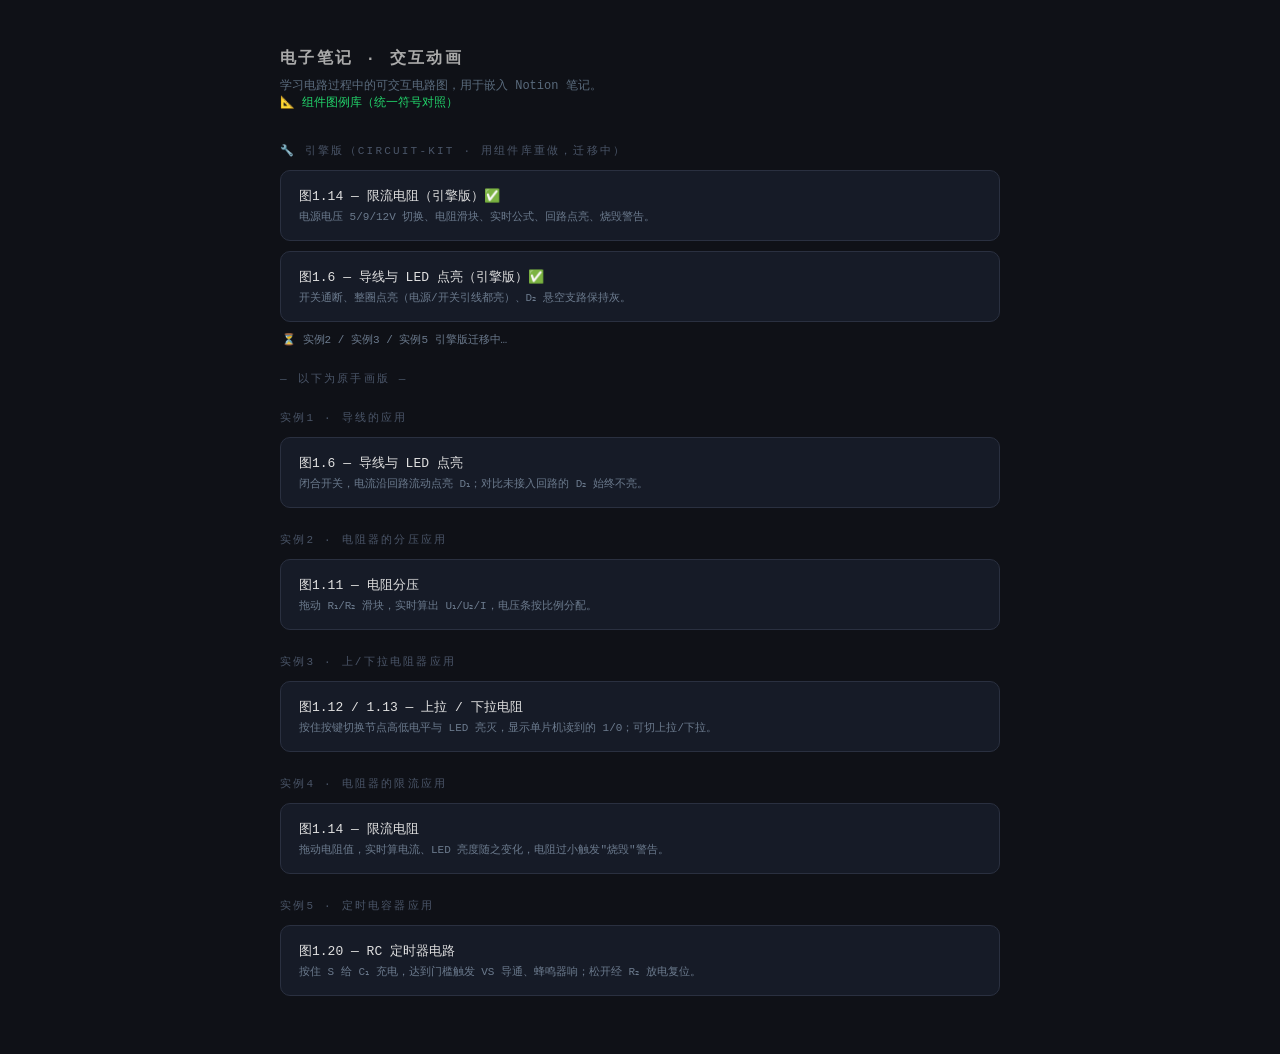
==== index.html @ 6057fe22 "index: add 引擎版 section linking the circuit-kit pages Co-Authored-By: Claude Opus 4.8 <noreply@anthro" ====
<!DOCTYPE html>
<html lang="zh">
<head>
<meta charset="UTF-8">
<meta name="viewport" content="width=device-width, initial-scale=1.0">
<title>电子笔记 · 交互动画</title>
<style>
  * { margin: 0; padding: 0; box-sizing: border-box; }
  body {
    background: #0f1117; color: #e0e0e0;
    font-family: 'Courier New', monospace;
    min-height: 100vh; padding: 48px 20px;
  }
  .wrap { max-width: 720px; margin: 0 auto; }
  h1 { font-size: 16px; letter-spacing: 0.15em; color: #aaa; text-transform: uppercase; margin-bottom: 8px; }
  .sub { font-size: 12px; color: #5a6b7d; margin-bottom: 32px; }
  .group-title { font-size: 11px; letter-spacing: 0.2em; color: #4a5568; text-transform: uppercase; margin: 24px 0 12px; }
  a.card {
    display: block; text-decoration: none;
    background: #161b27; border: 1px solid #2a3040; border-radius: 10px;
    padding: 16px 18px; margin-bottom: 10px; transition: all 0.15s;
  }
  a.card:hover { border-color: #22d36a; transform: translateX(3px); }
  .card-title { font-size: 13px; color: #e0e0e0; }
  .card-desc { font-size: 11px; color: #6b7a8d; margin-top: 4px; }
</style>
</head>
<body>
  <div class="wrap">
    <h1>电子笔记 · 交互动画</h1>
    <div class="sub">学习电路过程中的可交互电路图，用于嵌入 Notion 笔记。<br>
      <a href="components.html" style="color:#22d36a;text-decoration:none">📐 组件图例库（统一符号对照）</a></div>

    <div class="group-title">🔧 引擎版（circuit-kit · 用组件库重做，迁移中）</div>
    <a class="card" href="exp4/fig1-14-kit.html">
      <div class="card-title">图1.14 — 限流电阻（引擎版）✅</div>
      <div class="card-desc">电源电压 5/9/12V 切换、电阻滑块、实时公式、回路点亮、烧毁警告。</div>
    </a>
    <a class="card" href="exp1/fig1-6-kit.html">
      <div class="card-title">图1.6 — 导线与 LED 点亮（引擎版）✅</div>
      <div class="card-desc">开关通断、整圈点亮（电源/开关引线都亮）、D₂ 悬空支路保持灰。</div>
    </a>
    <div class="card-desc" style="margin:0 0 8px 2px">⏳ 实例2 / 实例3 / 实例5 引擎版迁移中…</div>

    <div class="group-title">— 以下为原手画版 —</div>

    <div class="group-title">实例1 · 导线的应用</div>
    <a class="card" href="exp1/fig1-6-wire-led.html">
      <div class="card-title">图1.6 — 导线与 LED 点亮</div>
      <div class="card-desc">闭合开关，电流沿回路流动点亮 D₁；对比未接入回路的 D₂ 始终不亮。</div>
    </a>

    <div class="group-title">实例2 · 电阻器的分压应用</div>
    <a class="card" href="exp2/fig1-11-voltage-divider.html">
      <div class="card-title">图1.11 — 电阻分压</div>
      <div class="card-desc">拖动 R₁/R₂ 滑块，实时算出 U₁/U₂/I，电压条按比例分配。</div>
    </a>

    <div class="group-title">实例3 · 上/下拉电阻器应用</div>
    <a class="card" href="exp3/fig1-12-pullup-pulldown.html">
      <div class="card-title">图1.12 / 1.13 — 上拉 / 下拉电阻</div>
      <div class="card-desc">按住按键切换节点高低电平与 LED 亮灭，显示单片机读到的 1/0；可切上拉/下拉。</div>
    </a>

    <div class="group-title">实例4 · 电阻器的限流应用</div>
    <a class="card" href="exp4/fig1-14-current-limit.html">
      <div class="card-title">图1.14 — 限流电阻</div>
      <div class="card-desc">拖动电阻值，实时算电流、LED 亮度随之变化，电阻过小触发"烧毁"警告。</div>
    </a>

    <div class="group-title">实例5 · 定时电容器应用</div>
    <a class="card" href="exp5/fig1-20-rc-timer.html">
      <div class="card-title">图1.20 — RC 定时器电路</div>
      <div class="card-desc">按住 S 给 C₁ 充电，达到门槛触发 VS 导通、蜂鸣器响；松开经 R₂ 放电复位。</div>
    </a>
  </div>
</body>
</html>
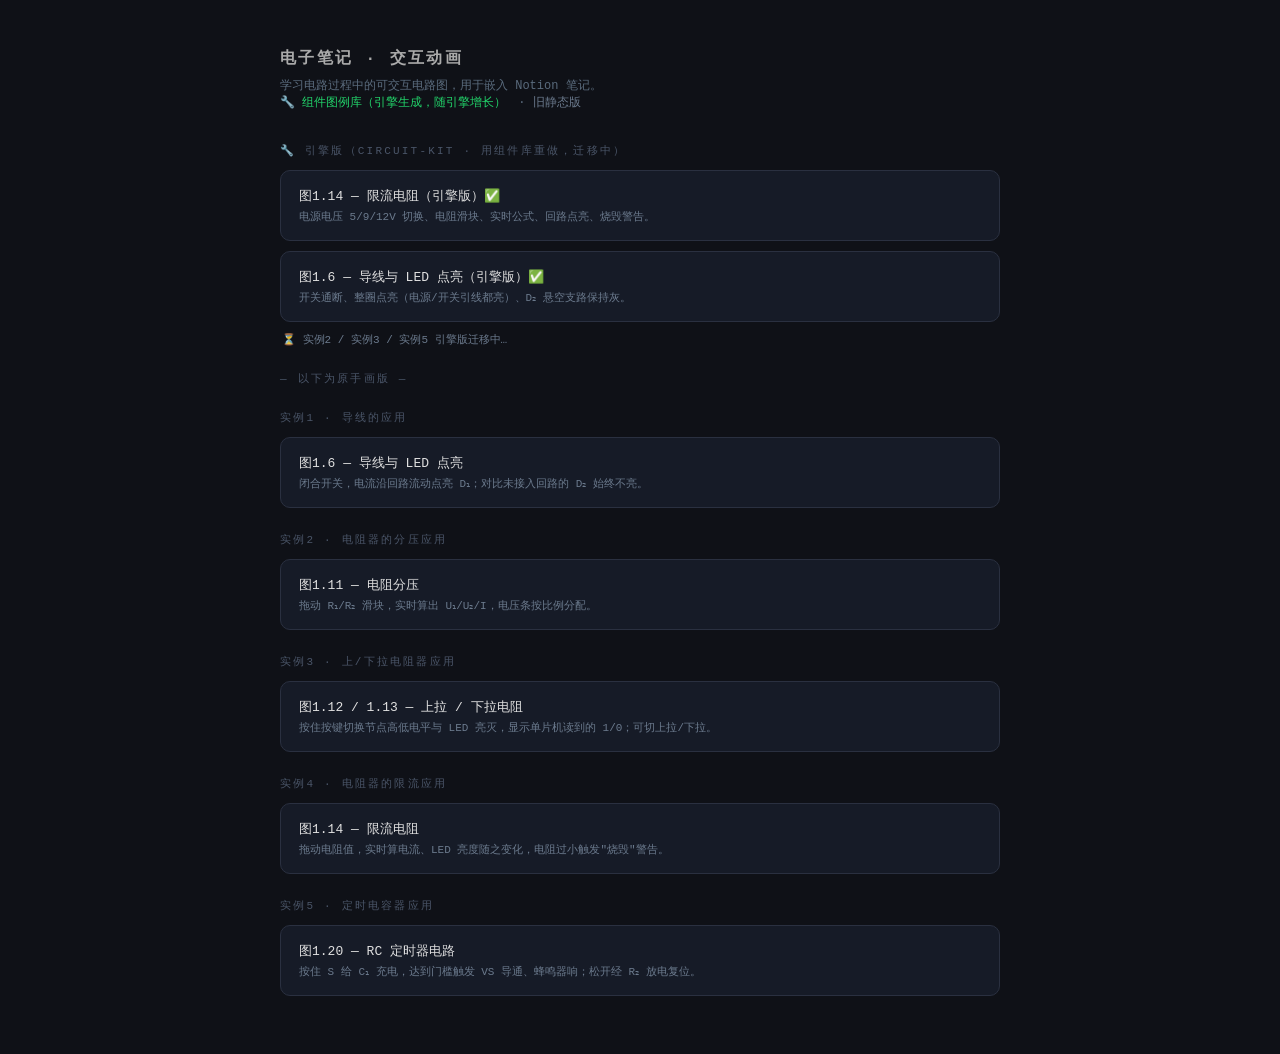
==== commit 4f7426a1: "Add live component legend generated FROM the engine (single source of truth) components-kit.html ren" ====
--- a/index.html
+++ b/index.html
@@ -29,7 +29,8 @@
   <div class="wrap">
     <h1>电子笔记 · 交互动画</h1>
     <div class="sub">学习电路过程中的可交互电路图，用于嵌入 Notion 笔记。<br>
-      <a href="components.html" style="color:#22d36a;text-decoration:none">📐 组件图例库（统一符号对照）</a></div>
+      <a href="components-kit.html" style="color:#22d36a;text-decoration:none">🔧 组件图例库（引擎生成，随引擎增长）</a>　·
+      <a href="components.html" style="color:#6b7a8d;text-decoration:none">旧静态版</a></div>
 
     <div class="group-title">🔧 引擎版（circuit-kit · 用组件库重做，迁移中）</div>
     <a class="card" href="exp4/fig1-14-kit.html">
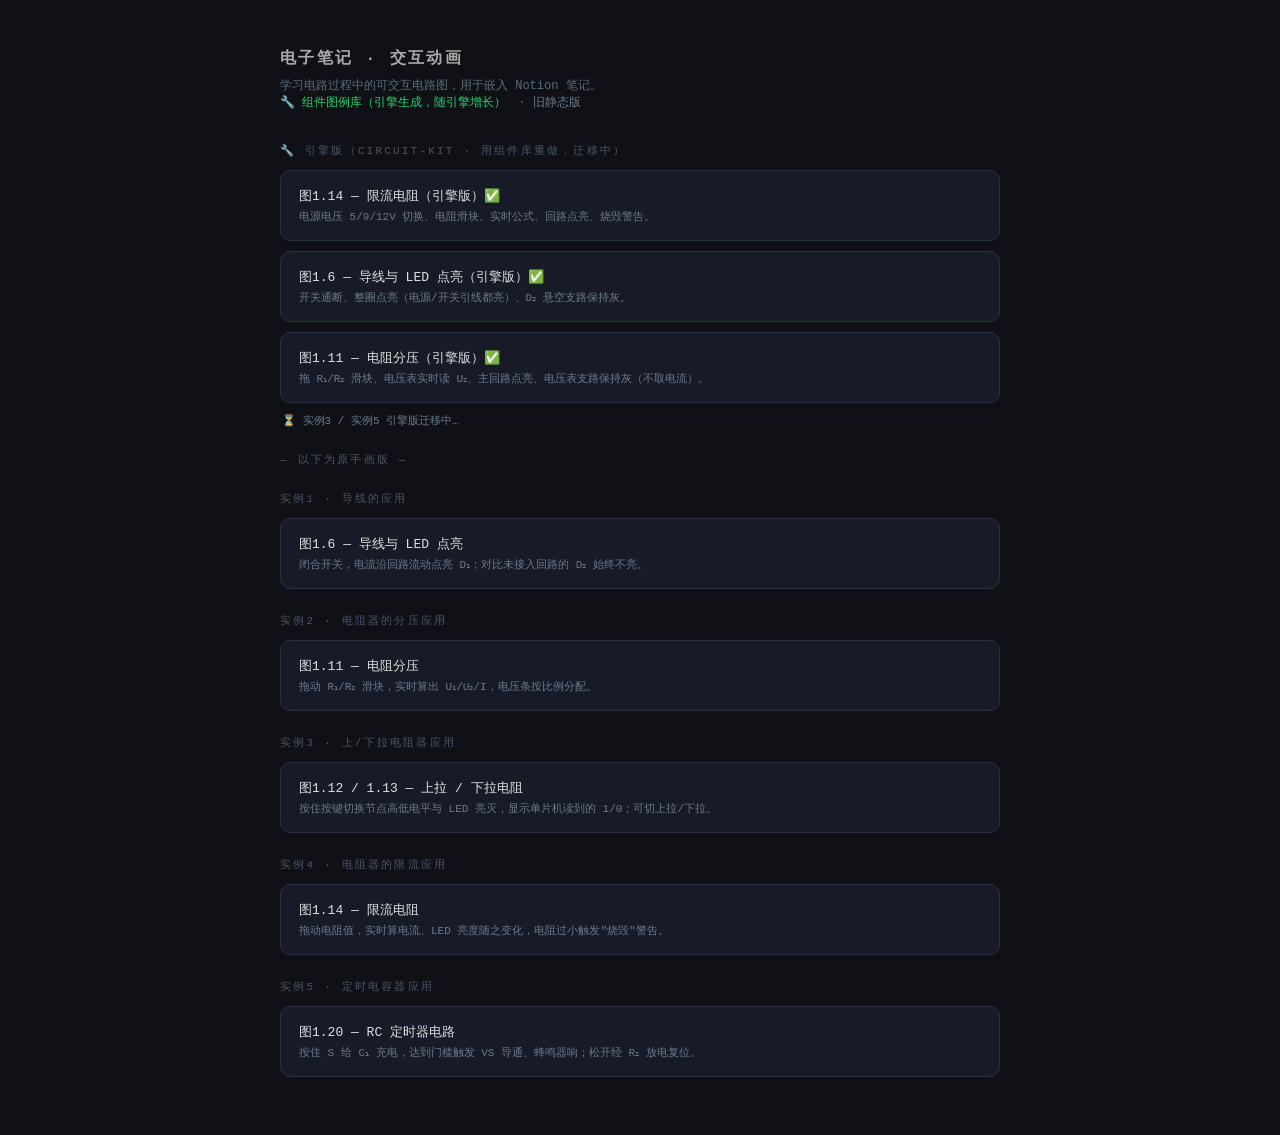
==== commit 0f744a44: "Migrate exp2 (图1.11 voltage divider) to circuit-kit; add voltmeter - kit: voltmeter component (circl" ====
--- a/index.html
+++ b/index.html
@@ -41,7 +41,11 @@
       <div class="card-title">图1.6 — 导线与 LED 点亮（引擎版）✅</div>
       <div class="card-desc">开关通断、整圈点亮（电源/开关引线都亮）、D₂ 悬空支路保持灰。</div>
     </a>
-    <div class="card-desc" style="margin:0 0 8px 2px">⏳ 实例2 / 实例3 / 实例5 引擎版迁移中…</div>
+    <a class="card" href="exp2/fig1-11-kit.html">
+      <div class="card-title">图1.11 — 电阻分压（引擎版）✅</div>
+      <div class="card-desc">拖 R₁/R₂ 滑块、电压表实时读 U₂、主回路点亮、电压表支路保持灰（不取电流）。</div>
+    </a>
+    <div class="card-desc" style="margin:0 0 8px 2px">⏳ 实例3 / 实例5 引擎版迁移中…</div>
 
     <div class="group-title">— 以下为原手画版 —</div>
 
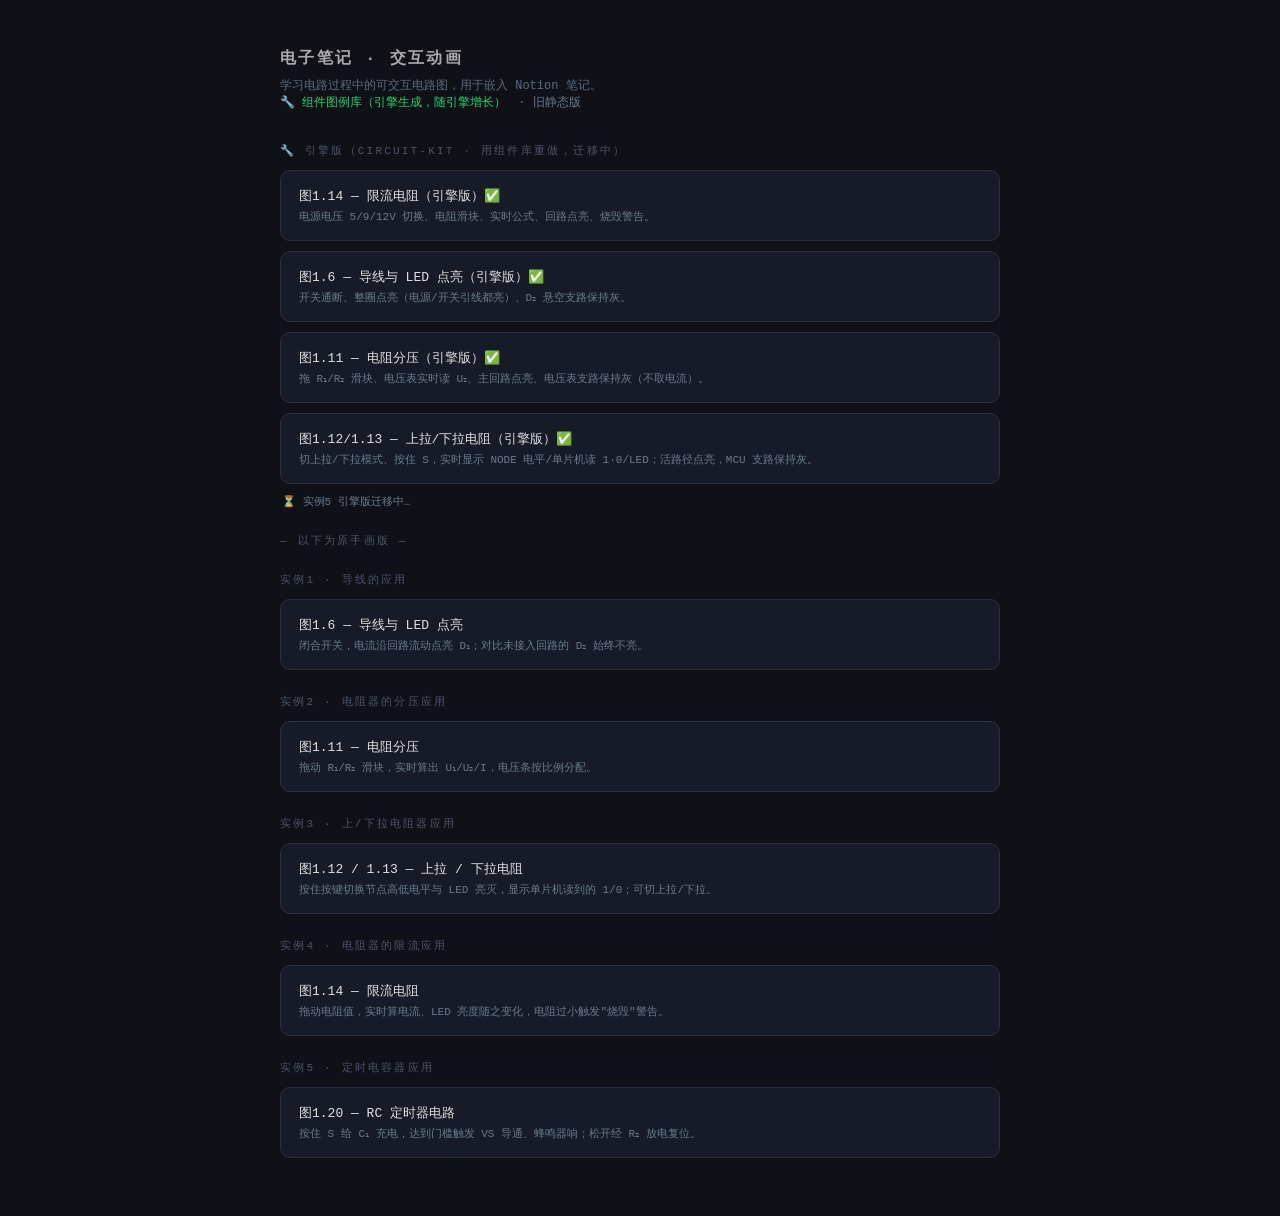
==== commit d5c7029b: "实例3 引擎版迁移：图1.12/1.13 上拉/下拉电阻 - 新增 fig1-12-kit.html，用 circuit-kit 引擎重画，上拉/下拉模式切换 + 按住 S - 引擎新增 mcu()（" ====
--- a/index.html
+++ b/index.html
@@ -45,7 +45,11 @@
       <div class="card-title">图1.11 — 电阻分压（引擎版）✅</div>
       <div class="card-desc">拖 R₁/R₂ 滑块、电压表实时读 U₂、主回路点亮、电压表支路保持灰（不取电流）。</div>
     </a>
-    <div class="card-desc" style="margin:0 0 8px 2px">⏳ 实例3 / 实例5 引擎版迁移中…</div>
+    <a class="card" href="exp3/fig1-12-kit.html">
+      <div class="card-title">图1.12/1.13 — 上拉/下拉电阻（引擎版）✅</div>
+      <div class="card-desc">切上拉/下拉模式、按住 S，实时显示 NODE 电平/单片机读 1·0/LED；活路径点亮，MCU 支路保持灰。</div>
+    </a>
+    <div class="card-desc" style="margin:0 0 8px 2px">⏳ 实例5 引擎版迁移中…</div>
 
     <div class="group-title">— 以下为原手画版 —</div>
 
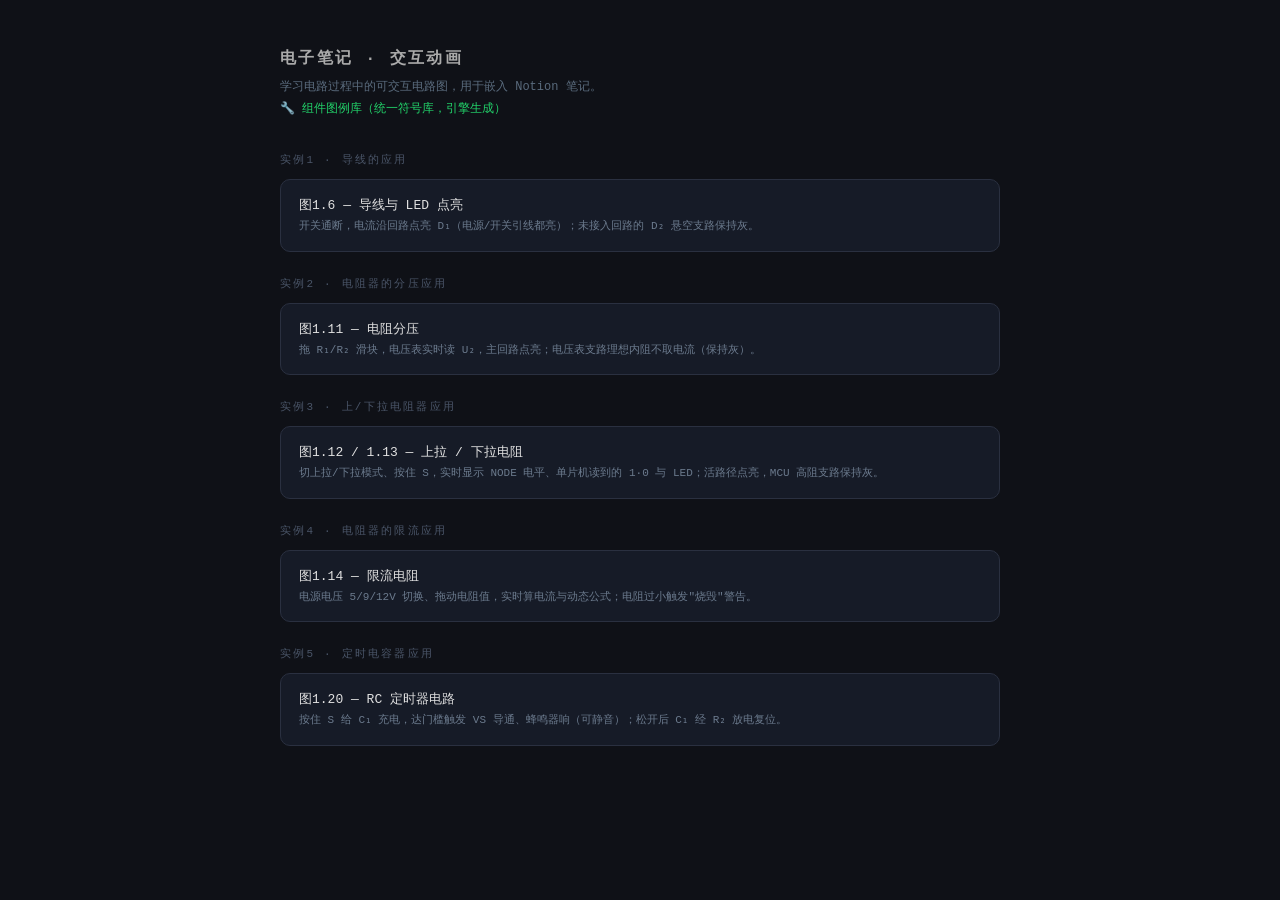
==== commit 0cc043b9: "全部 5 个实例迁移到 circuit-kit 引擎，合并到原 URL - 实例5（图1.20 RC 定时器）引擎版：新增电容/二极管/晶闸管VS/蜂鸣器 4 个组件   - 修正拓扑贴合课本：R2 " ====
--- a/index.html
+++ b/index.html
@@ -13,7 +13,8 @@
   }
   .wrap { max-width: 720px; margin: 0 auto; }
   h1 { font-size: 16px; letter-spacing: 0.15em; color: #aaa; text-transform: uppercase; margin-bottom: 8px; }
-  .sub { font-size: 12px; color: #5a6b7d; margin-bottom: 32px; }
+  .sub { font-size: 12px; color: #5a6b7d; margin-bottom: 32px; line-height: 1.8; }
+  .sub a { color: #22d36a; text-decoration: none; }
   .group-title { font-size: 11px; letter-spacing: 0.2em; color: #4a5568; text-transform: uppercase; margin: 24px 0 12px; }
   a.card {
     display: block; text-decoration: none;
@@ -22,65 +23,43 @@
   }
   a.card:hover { border-color: #22d36a; transform: translateX(3px); }
   .card-title { font-size: 13px; color: #e0e0e0; }
-  .card-desc { font-size: 11px; color: #6b7a8d; margin-top: 4px; }
+  .card-desc { font-size: 11px; color: #6b7a8d; margin-top: 4px; line-height: 1.5; }
 </style>
 </head>
 <body>
   <div class="wrap">
     <h1>电子笔记 · 交互动画</h1>
     <div class="sub">学习电路过程中的可交互电路图，用于嵌入 Notion 笔记。<br>
-      <a href="components-kit.html" style="color:#22d36a;text-decoration:none">🔧 组件图例库（引擎生成，随引擎增长）</a>　·
-      <a href="components.html" style="color:#6b7a8d;text-decoration:none">旧静态版</a></div>
-
-    <div class="group-title">🔧 引擎版（circuit-kit · 用组件库重做，迁移中）</div>
-    <a class="card" href="exp4/fig1-14-kit.html">
-      <div class="card-title">图1.14 — 限流电阻（引擎版）✅</div>
-      <div class="card-desc">电源电压 5/9/12V 切换、电阻滑块、实时公式、回路点亮、烧毁警告。</div>
-    </a>
-    <a class="card" href="exp1/fig1-6-kit.html">
-      <div class="card-title">图1.6 — 导线与 LED 点亮（引擎版）✅</div>
-      <div class="card-desc">开关通断、整圈点亮（电源/开关引线都亮）、D₂ 悬空支路保持灰。</div>
-    </a>
-    <a class="card" href="exp2/fig1-11-kit.html">
-      <div class="card-title">图1.11 — 电阻分压（引擎版）✅</div>
-      <div class="card-desc">拖 R₁/R₂ 滑块、电压表实时读 U₂、主回路点亮、电压表支路保持灰（不取电流）。</div>
-    </a>
-    <a class="card" href="exp3/fig1-12-kit.html">
-      <div class="card-title">图1.12/1.13 — 上拉/下拉电阻（引擎版）✅</div>
-      <div class="card-desc">切上拉/下拉模式、按住 S，实时显示 NODE 电平/单片机读 1·0/LED；活路径点亮，MCU 支路保持灰。</div>
-    </a>
-    <div class="card-desc" style="margin:0 0 8px 2px">⏳ 实例5 引擎版迁移中…</div>
-
-    <div class="group-title">— 以下为原手画版 —</div>
+      <a href="components-kit.html">🔧 组件图例库（统一符号库，引擎生成）</a></div>
 
     <div class="group-title">实例1 · 导线的应用</div>
     <a class="card" href="exp1/fig1-6-wire-led.html">
       <div class="card-title">图1.6 — 导线与 LED 点亮</div>
-      <div class="card-desc">闭合开关，电流沿回路流动点亮 D₁；对比未接入回路的 D₂ 始终不亮。</div>
+      <div class="card-desc">开关通断，电流沿回路点亮 D₁（电源/开关引线都亮）；未接入回路的 D₂ 悬空支路保持灰。</div>
     </a>
 
     <div class="group-title">实例2 · 电阻器的分压应用</div>
     <a class="card" href="exp2/fig1-11-voltage-divider.html">
       <div class="card-title">图1.11 — 电阻分压</div>
-      <div class="card-desc">拖动 R₁/R₂ 滑块，实时算出 U₁/U₂/I，电压条按比例分配。</div>
+      <div class="card-desc">拖 R₁/R₂ 滑块，电压表实时读 U₂，主回路点亮；电压表支路理想内阻不取电流（保持灰）。</div>
     </a>
 
     <div class="group-title">实例3 · 上/下拉电阻器应用</div>
     <a class="card" href="exp3/fig1-12-pullup-pulldown.html">
       <div class="card-title">图1.12 / 1.13 — 上拉 / 下拉电阻</div>
-      <div class="card-desc">按住按键切换节点高低电平与 LED 亮灭，显示单片机读到的 1/0；可切上拉/下拉。</div>
+      <div class="card-desc">切上拉/下拉模式、按住 S，实时显示 NODE 电平、单片机读到的 1·0 与 LED；活路径点亮，MCU 高阻支路保持灰。</div>
     </a>
 
     <div class="group-title">实例4 · 电阻器的限流应用</div>
     <a class="card" href="exp4/fig1-14-current-limit.html">
       <div class="card-title">图1.14 — 限流电阻</div>
-      <div class="card-desc">拖动电阻值，实时算电流、LED 亮度随之变化，电阻过小触发"烧毁"警告。</div>
+      <div class="card-desc">电源电压 5/9/12V 切换、拖动电阻值，实时算电流与动态公式；电阻过小触发"烧毁"警告。</div>
     </a>
 
     <div class="group-title">实例5 · 定时电容器应用</div>
     <a class="card" href="exp5/fig1-20-rc-timer.html">
       <div class="card-title">图1.20 — RC 定时器电路</div>
-      <div class="card-desc">按住 S 给 C₁ 充电，达到门槛触发 VS 导通、蜂鸣器响；松开经 R₂ 放电复位。</div>
+      <div class="card-desc">按住 S 给 C₁ 充电，达门槛触发 VS 导通、蜂鸣器响（可静音）；松开后 C₁ 经 R₂ 放电复位。</div>
     </a>
   </div>
 </body>
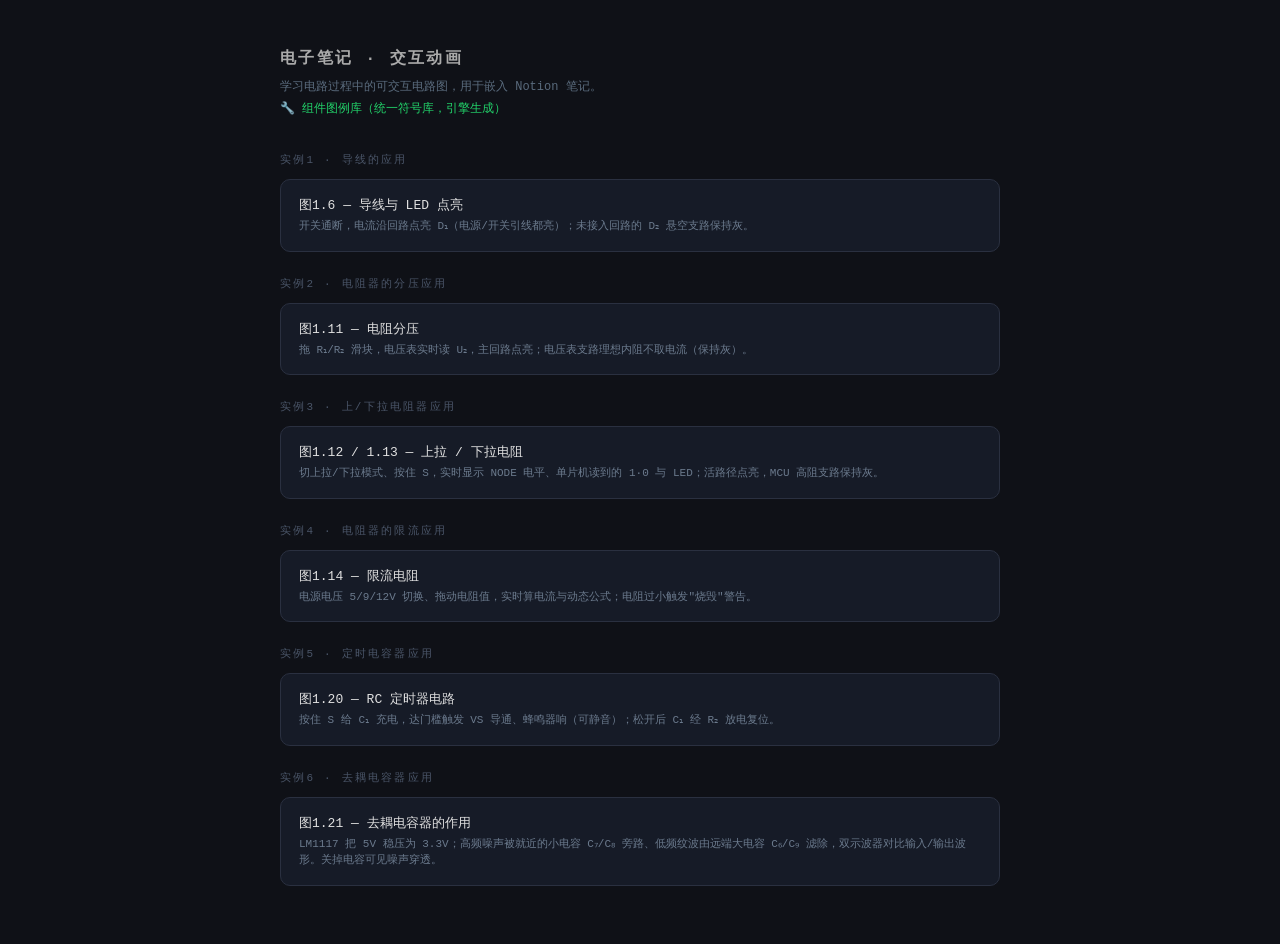
==== commit 1352db25: "实例6 去耦电容：用 circuit-kit 引擎重写，新增三端稳压器组件 - circuit-kit.js 新增 regulator 组件（IN/OUT/GND 命名引脚），LM1117 用它绘制 " ====
--- a/index.html
+++ b/index.html
@@ -61,6 +61,12 @@
       <div class="card-title">图1.20 — RC 定时器电路</div>
       <div class="card-desc">按住 S 给 C₁ 充电，达门槛触发 VS 导通、蜂鸣器响（可静音）；松开后 C₁ 经 R₂ 放电复位。</div>
     </a>
+
+    <div class="group-title">实例6 · 去耦电容器应用</div>
+    <a class="card" href="exp6/fig1-21-decoupling-cap.html">
+      <div class="card-title">图1.21 — 去耦电容器的作用</div>
+      <div class="card-desc">LM1117 把 5V 稳压为 3.3V；高频噪声被就近的小电容 C₇/C₈ 旁路、低频纹波由远端大电容 C₆/C₉ 滤除，双示波器对比输入/输出波形。关掉电容可见噪声穿透。</div>
+    </a>
   </div>
 </body>
 </html>
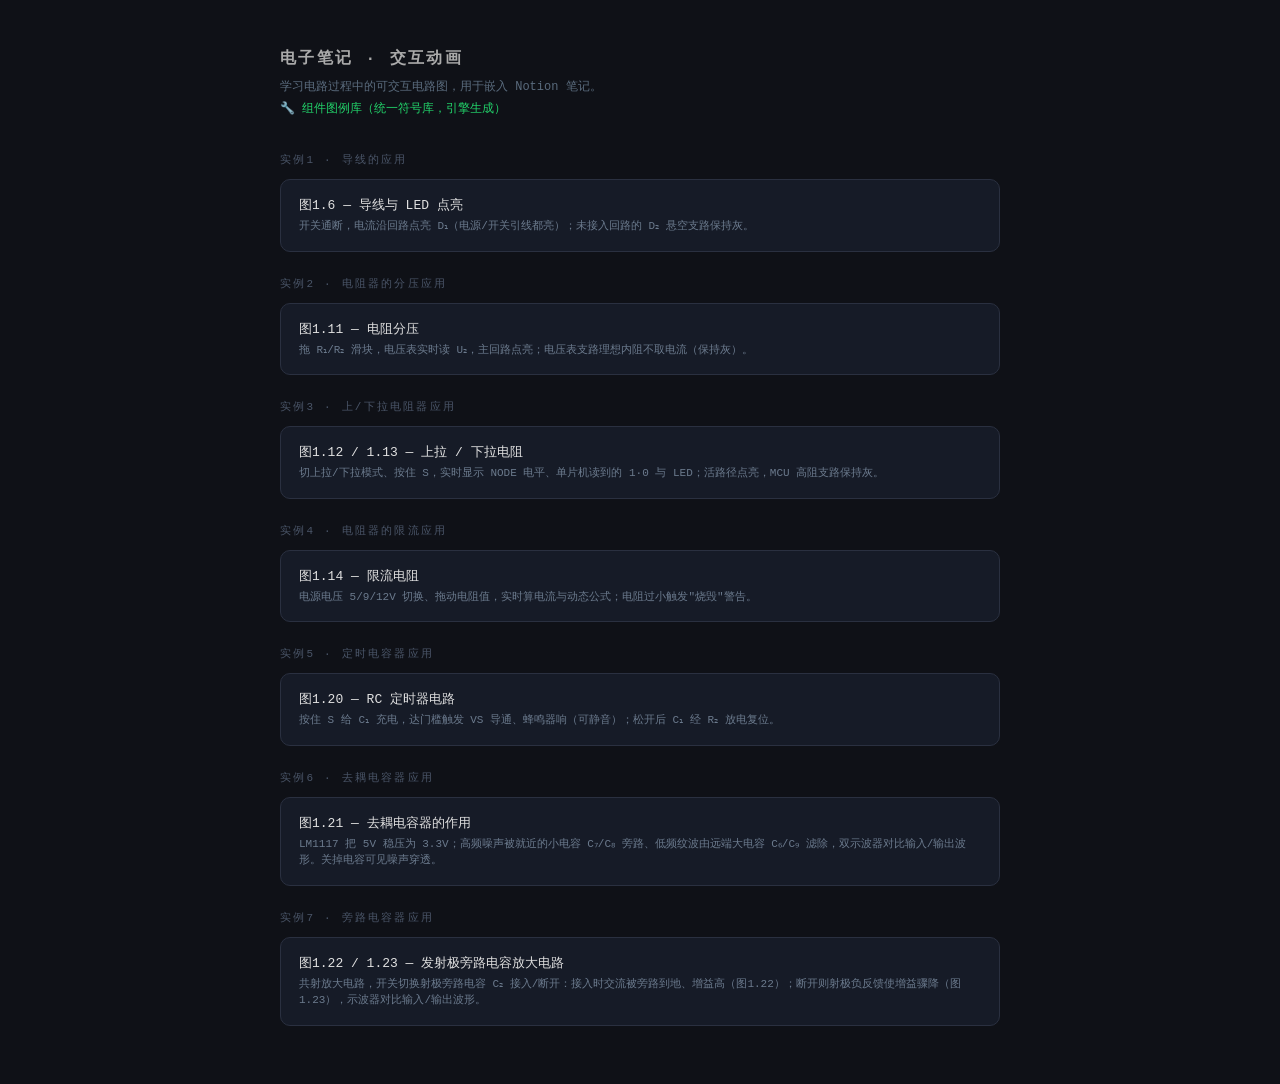
==== commit 433bfe7c: "实例7 旁路电容：发射极放大电路交互动图，新增三极管/交流源组件 - circuit-kit.js 新增 transistor(NPN)、acSource 两个组件 - exp7/fig1-22-by" ====
--- a/index.html
+++ b/index.html
@@ -67,6 +67,12 @@
       <div class="card-title">图1.21 — 去耦电容器的作用</div>
       <div class="card-desc">LM1117 把 5V 稳压为 3.3V；高频噪声被就近的小电容 C₇/C₈ 旁路、低频纹波由远端大电容 C₆/C₉ 滤除，双示波器对比输入/输出波形。关掉电容可见噪声穿透。</div>
     </a>
+
+    <div class="group-title">实例7 · 旁路电容器应用</div>
+    <a class="card" href="exp7/fig1-22-bypass-cap.html">
+      <div class="card-title">图1.22 / 1.23 — 发射极旁路电容放大电路</div>
+      <div class="card-desc">共射放大电路，开关切换射极旁路电容 C₂ 接入/断开：接入时交流被旁路到地、增益高（图1.22）；断开则射极负反馈使增益骤降（图1.23），示波器对比输入/输出波形。</div>
+    </a>
   </div>
 </body>
 </html>
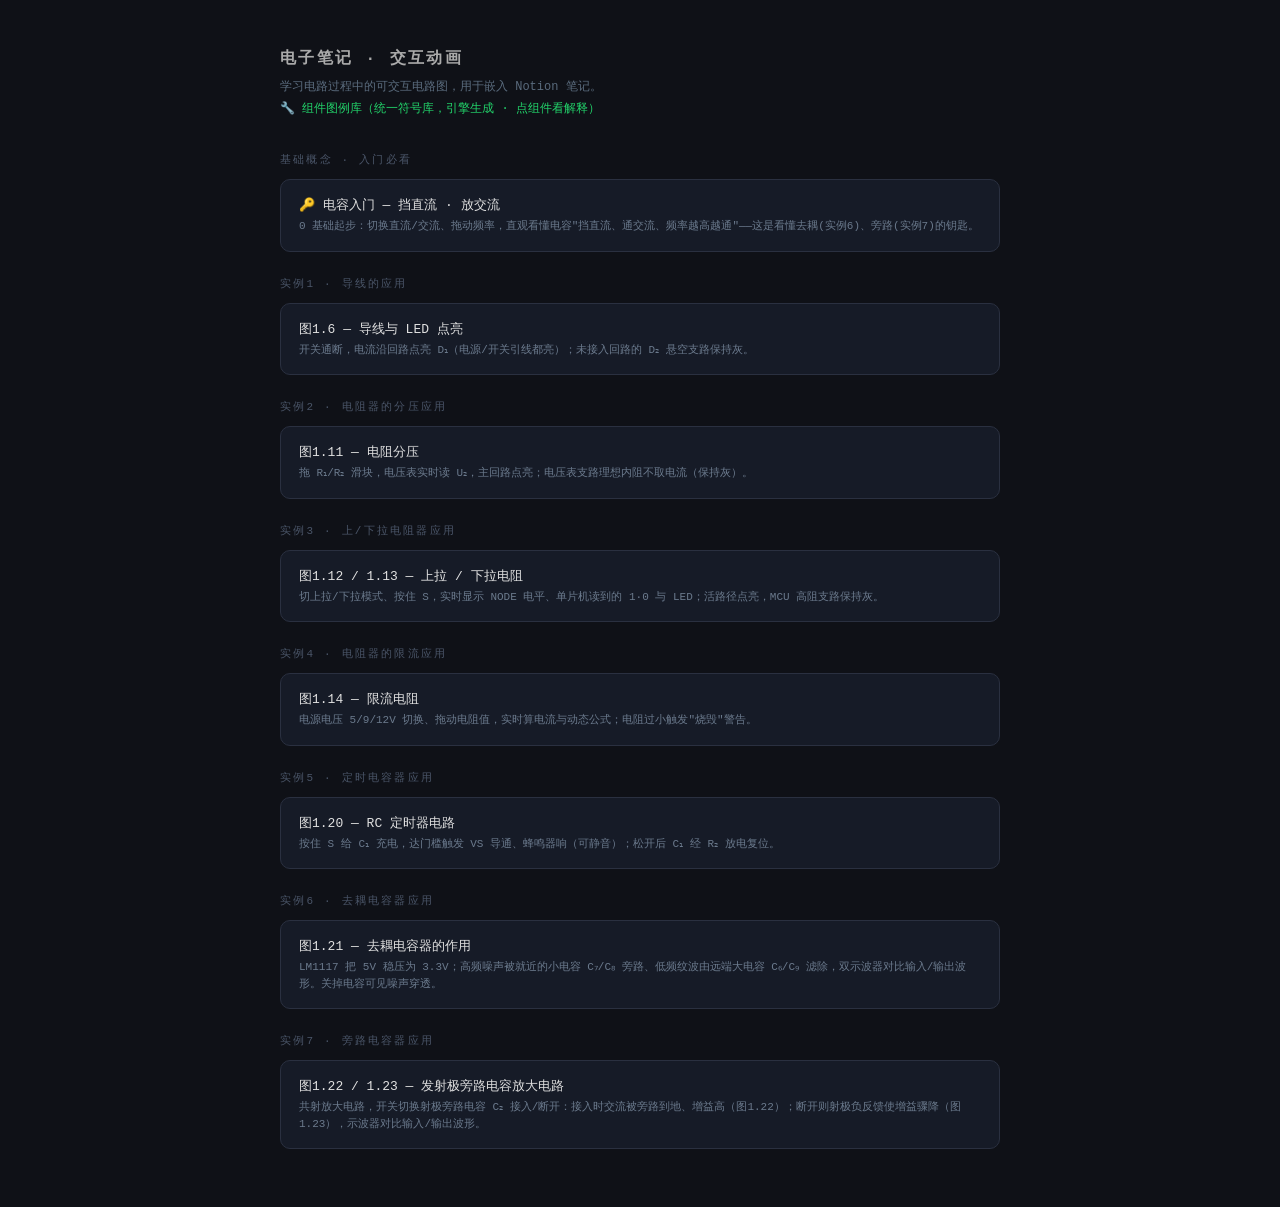
==== commit f094bff0: "新增电容入门动图 + 组件库点击弹窗解释 - basics/capacitor-intro.html：0 基础入门，演示电容挡直流/放交流、频率越高越通 - components-kit.html：每" ====
--- a/index.html
+++ b/index.html
@@ -30,7 +30,13 @@
   <div class="wrap">
     <h1>电子笔记 · 交互动画</h1>
     <div class="sub">学习电路过程中的可交互电路图，用于嵌入 Notion 笔记。<br>
-      <a href="components-kit.html">🔧 组件图例库（统一符号库，引擎生成）</a></div>
+      <a href="components-kit.html">🔧 组件图例库（统一符号库，引擎生成 · 点组件看解释）</a></div>
+
+    <div class="group-title">基础概念 · 入门必看</div>
+    <a class="card" href="basics/capacitor-intro.html">
+      <div class="card-title">🔑 电容入门 — 挡直流 · 放交流</div>
+      <div class="card-desc">0 基础起步：切换直流/交流、拖动频率，直观看懂电容"挡直流、通交流、频率越高越通"——这是看懂去耦(实例6)、旁路(实例7)的钥匙。</div>
+    </a>
 
     <div class="group-title">实例1 · 导线的应用</div>
     <a class="card" href="exp1/fig1-6-wire-led.html">
